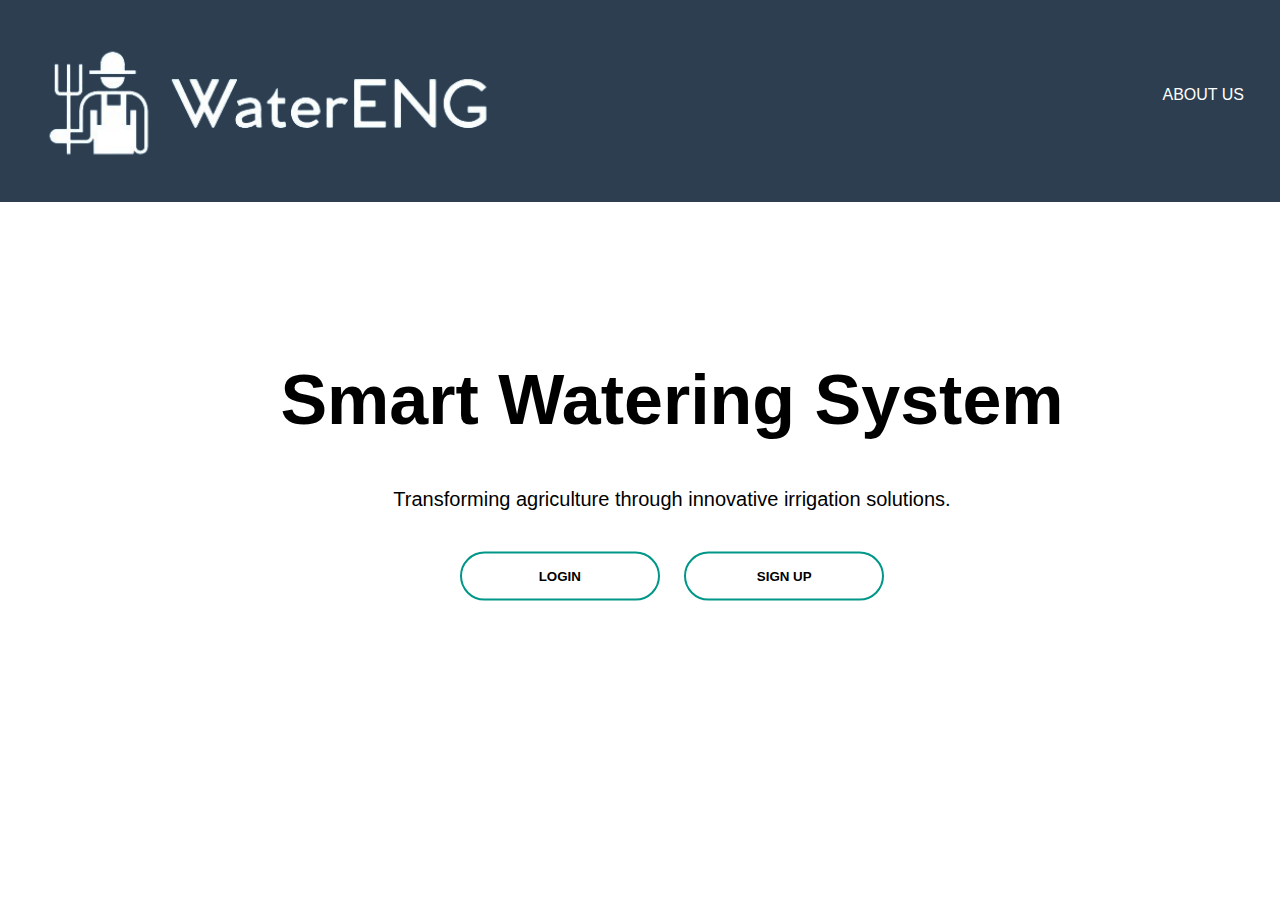
==== index.html @ d74d9268 "initial commit" ====
<!DOCTYPE html>
<html lang="en">
  <head>
    <meta name="viewport" content="width=device-width, initial-scale=1.0" />
    <title>Smart Watering System</title>
    <link rel="stylesheet" href="style.css" />
  </head>
  <body>
    <div class="banner">
      <div class="navbar">
        <img src="images\logo.jpg" class="logo" />
        <ul>
          <li><a href="">About Us</a></li>
        </ul>
      </div>
      <div class="content">
        <h1>Smart Watering System</h1>
        <p>Transforming agriculture through innovative irrigation solutions.</p>
        <div>
          <button onclick="window.location.href = 'login.html';">
            <span></span>LOGIN
          </button>
          <button onclick="window.location.href = 'login.html';">
            <span></span>SIGN UP
          </button>
        </div>
      </div>
    </div>
  </body>
</html>
---- style.css ----
body {
  font-family: 'Arial', sans-serif;
  margin: 0;
  padding: 0;
}

.navbar{
  width: auto;
  margin: auto;
  padding: 35px 0;
  display: flex;
  align-items: center;
  justify-content: space-between;
  

}

.navbar {
  background-color: #2c3e50;  
  color: #fff;
  text-align: center;
  padding: 1em;
}

.logo {
  width: 500px; 
  height: auto;
  cursor: pointer;
}

.navbar ul li {
  list-style: none;
  display: inline-block;
  margin: 0 20px;
  position: relative;
}

.navbar ul li a{
  
  text-decoration: none;
  color: #fff;
  text-transform: uppercase;
}

.navbar ul li::after {                /*animation for the menu buttons*/
  content: '';
  height: 3px;
  width: 0%;
  background: #009688;
  display: block;
  margin: 5px auto;
  transition: 0.5s;
}
.navbar ul li:hover:after{            /*animation for the menu buttons*/
  width: 100%;
  
}

.content {
  width: 100%;
  position: absolute;
  top: 50%;
  transform: translateY(-50%);
  text-align: center;
  color: black;
  text-align: center;
  padding: 2em;
}

.content h1{
    font-size: 70px;
    margin-top: 80px;
}

.content p{
    margin: 20px auto;
    font-size: 20px;
    font-weight: 100;
    line-height: 25px;
}

button{
    width: 200px;
    padding: 15px 0;
    text-align: center;
    margin: 20px 10px;
    border-radius: 25px;
    font-weight: bold;
    border: 2px solid #009688;
    background: transparent;
    cursor: pointer;
    position: relative;
    overflow: hidden;
}

span{
  background: #009688;
  height: 100%;
  width: 0;
  border-radius: 25px;
  position: absolute;
  left: 0;
  bottom: 0;
  z-index: -1;
  transition: 0.5s;
}

button:hover span{
  width: 100%;
}
button:hover{
  border: none;
}



/*HOME PAGE*/
.container2{
  width: 100%;
  height: 100vh;
  background-color: white;
  background-position: center;
  background-size: cover;
}
.navbar2{
  width: auto;
  height: auto;
  background-color: #2c3e50;  
  color: #fff;
  padding: 1em;
  margin: auto;
  padding: 5px 0;
}

.logo2 {
  width: auto; 
  height: 100px;
  cursor: pointer;
}
.side-nav{
  width: 250px;
  height: 100%;
  margin-top: 114px;
  position: absolute;
  top: 0;
  left: 0;
  padding: 30px 15px;
  background: rgba(109, 100, 100, 0.178);
  backdrop-filter: blur(5px);
  
}

.user{
  display: flex;
  align-items: center;
  justify-content: space-between;
  width: 100%;
  font-size: 12px;
  padding: 10px;
  border-radius: 8px;
  margin-left: auto;
  margin-right: auto;
}

.user h2{
  font-size: 15px;
  font-weight: 600;
  white-space: nowrap;
}

.user-img{
  width: 70px;
  border-radius: 50%;
  margin: auto;
  margin-left: -5%;
}

.verified-img{
  width: 25px;
  margin-left: auto;
  margin-right: auto;
}

.side-nav ul{
  list-style: none;
  padding: 0 15px;
  height: auto;
}

.side-nav ul li{
  margin: 30px 0;
  display: flex;
  align-items: center;
  justify-content: flex-start;
  cursor: pointer;
  transition: all 0.5 ease-in-out;
}
.side-nav ul li:hover{
  background: #69646458;
  border-radius: 4%;
}

.side-nav ul li img{
  width: 30px;
  margin-right: 10px;
}

.side-nav ul li p{
  white-space: nowrap;
}

.card-container{
  margin-left: 300px;
  font-size: 30px;
}

form {
  max-width: 400px;
  margin-right: auto;
  
}

label {
  display: block;
  margin-bottom: 5px;
}

select {
  width: 100%;
  padding: 8px;
  margin-bottom: 10px;
  margin-right: auto;
  border: 1px solid #009688;
  border-radius: 4px;
}

button[type="Water"] {
  background-color: #4CAF50;
  color: white;
  padding: 10px 15px;
  border: none;
  border-radius: 4px;
  cursor: pointer;
}

button[type="Water"]:hover {
  background-color: #45a049;
}
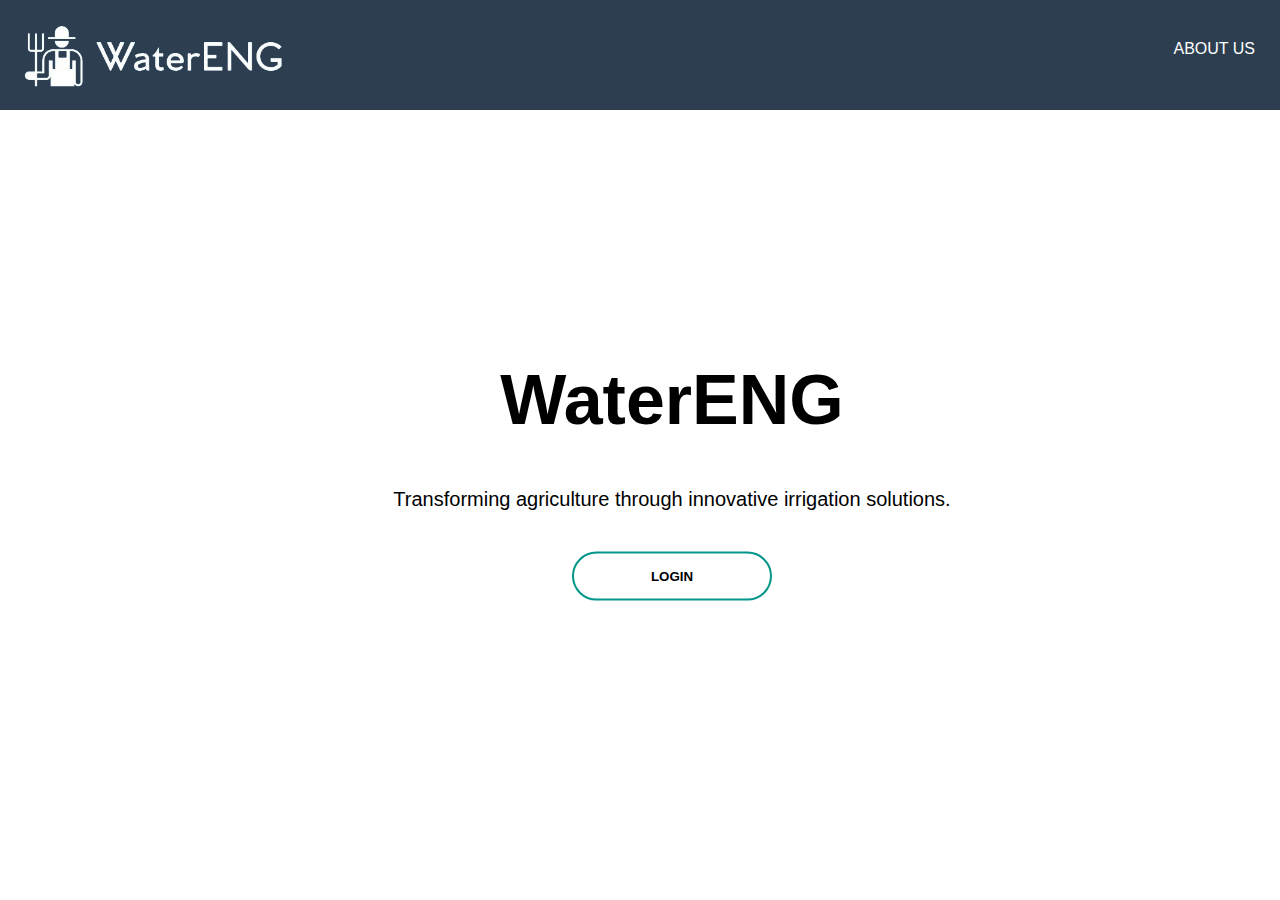
==== commit c787e0bc: "logout fixed" ====
--- a/index.html
+++ b/index.html
@@ -14,14 +14,11 @@
         </ul>
       </div>
       <div class="content">
-        <h1>Smart Watering System</h1>
+        <h1>WaterENG</h1>
         <p>Transforming agriculture through innovative irrigation solutions.</p>
         <div>
           <button onclick="window.location.href = 'login.html';">
             <span></span>LOGIN
-          </button>
-          <button onclick="window.location.href = 'login.html';">
-            <span></span>SIGN UP
           </button>
         </div>
       </div>
--- a/style.css
+++ b/style.css
@@ -16,16 +16,19 @@
 }
 
 .navbar {
-  background-color: #2c3e50;  
+  width: auto;
+  height: auto;
+  background-color: #2c3e50;
   color: #fff;
-  text-align: center;
   padding: 1em;
+  margin: auto;
+  padding: 5px ;
 }
 
 .logo {
-  width: 500px; 
-  height: auto;
-  cursor: pointer;
+  width: auto;
+  height: 100px;
+
 }
 
 .navbar ul li {
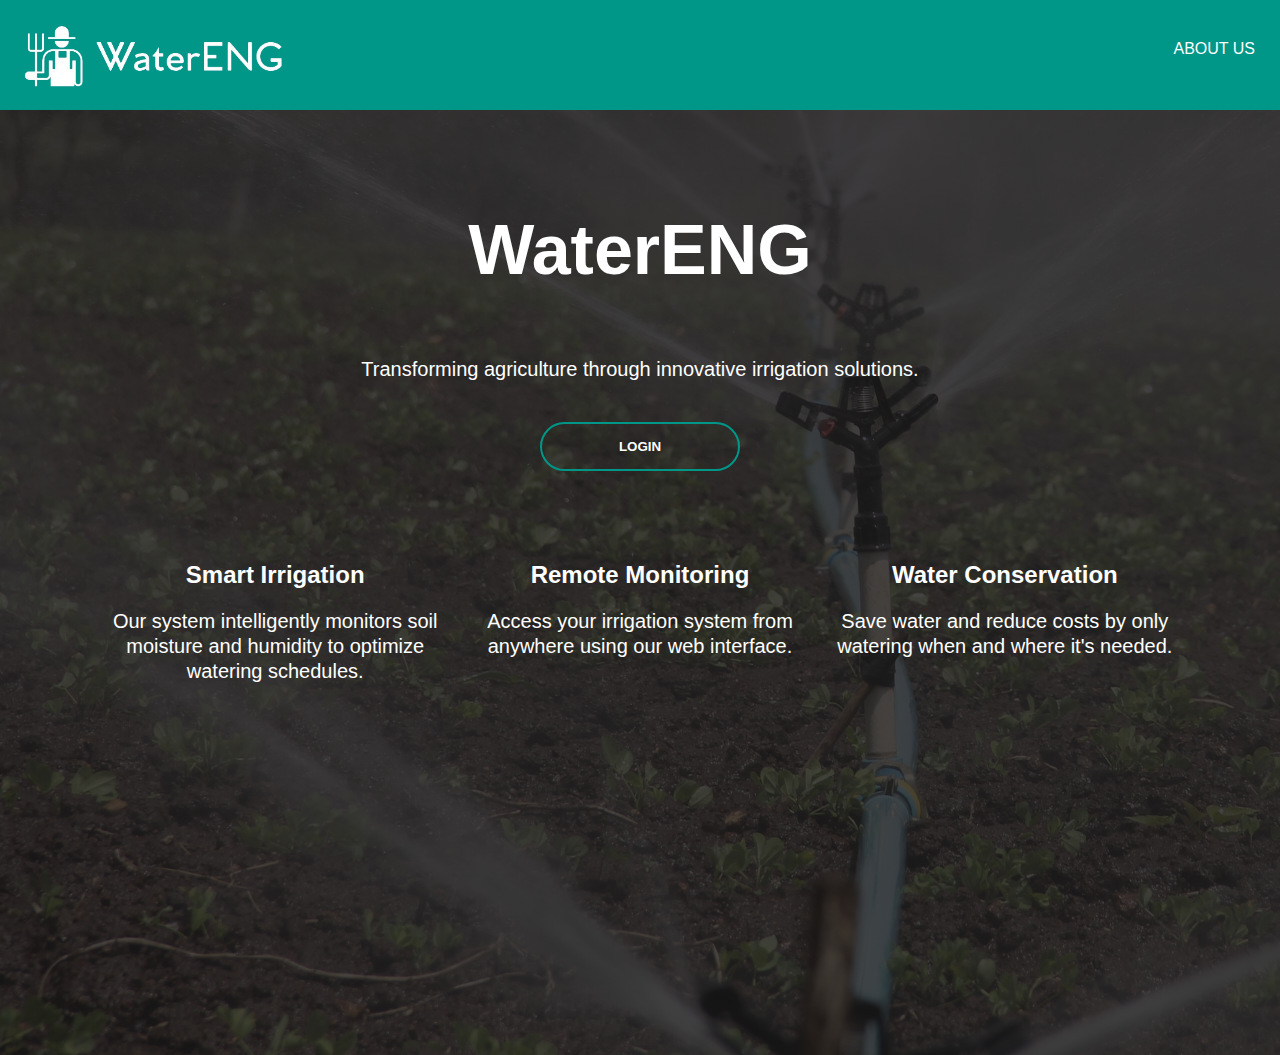
==== commit 9fa60f80: "fixed" ====
--- a/index.html
+++ b/index.html
@@ -6,22 +6,38 @@
     <link rel="stylesheet" href="style.css" />
   </head>
   <body>
-    <div class="banner">
+    <!-- <div class="banner"> -->
       <div class="navbar">
         <img src="images\logo.jpg" class="logo" />
         <ul>
-          <li><a href="">About Us</a></li>
+          <li><a href="about.html">About Us</a></li>
         </ul>
       </div>
       <div class="content">
         <h1>WaterENG</h1>
         <p>Transforming agriculture through innovative irrigation solutions.</p>
-        <div>
+        <div class="lgn">
           <button onclick="window.location.href = 'login.html';">
             <span></span>LOGIN
           </button>
         </div>
+        <div class="features">
+          <div class="feature">
+            <h2>Smart Irrigation</h2>
+            <p>Our system intelligently monitors soil moisture and humidity to optimize watering schedules.</p>
+          </div>
+          <div class="feature">
+            <h2>Remote Monitoring</h2>
+            <p>Access your irrigation system from anywhere using our web interface.</p>
+          </div>
+          <div class="feature">
+            <h2>Water Conservation</h2>
+            <p>Save water and reduce costs by only watering when and where it's needed.</p>
+          </div>
+        </div>
       </div>
-    </div>
+      
+    <!-- </div> -->
+   
   </body>
 </html>
--- a/style.css
+++ b/style.css
@@ -1,16 +1,19 @@
 body {
+  background-image:linear-gradient(rgba(21, 19, 19, 0.8),rgba(26, 25, 25, 0.8)),url("images/backgroundimage.jpg");
   font-family: 'Arial', sans-serif;
   margin: 0;
   padding: 0;
-}
+
+}
+
 
 .navbar{
   width: auto;
   margin: auto;
   padding: 35px 0;
-  display: flex;
-  align-items: center;
-  justify-content: space-between;
+    display: flex;
+    align-items: center;
+    justify-content: space-between;
   
 
 }
@@ -18,11 +21,13 @@
 .navbar {
   width: auto;
   height: auto;
-  background-color: #2c3e50;
+  background-color: #009688;
   color: #fff;
   padding: 1em;
   margin: auto;
   padding: 5px ;
+  
+  
 }
 
 .logo {
@@ -49,7 +54,7 @@
   content: '';
   height: 3px;
   width: 0%;
-  background: #009688;
+  background: #2c3e50;
   display: block;
   margin: 5px auto;
   transition: 0.5s;
@@ -60,12 +65,14 @@
 }
 
 .content {
-  width: 100%;
-  position: absolute;
+  width: auto;
+  display: flex;
+  flex-direction: column;
+  margin-top: 307px;
   top: 50%;
   transform: translateY(-50%);
   text-align: center;
-  color: black;
+  color: rgb(255, 255, 255);
   text-align: center;
   padding: 2em;
 }
@@ -94,6 +101,7 @@
     cursor: pointer;
     position: relative;
     overflow: hidden;
+    color: #fff;
 }
 
 span{
@@ -115,137 +123,98 @@
   border: none;
 }
 
-
-
-/*HOME PAGE*/
-.container2{
-  width: 100%;
-  height: 100vh;
-  background-color: white;
-  background-position: center;
-  background-size: cover;
-}
-.navbar2{
-  width: auto;
-  height: auto;
-  background-color: #2c3e50;  
-  color: #fff;
-  padding: 1em;
-  margin: auto;
-  padding: 5px 0;
-}
-
-.logo2 {
-  width: auto; 
-  height: 100px;
-  cursor: pointer;
-}
-.side-nav{
-  width: 250px;
-  height: 100%;
-  margin-top: 114px;
-  position: absolute;
-  top: 0;
-  left: 0;
-  padding: 30px 15px;
-  background: rgba(109, 100, 100, 0.178);
-  backdrop-filter: blur(5px);
-  
-}
-
-.user{
+.lgn{
+  margin-bottom: 50px;
+}
+
+.features {
   display: flex;
-  align-items: center;
-  justify-content: space-between;
-  width: 100%;
-  font-size: 12px;
-  padding: 10px;
-  border-radius: 8px;
-  margin-left: auto;
-  margin-right: auto;
-}
-
-.user h2{
-  font-size: 15px;
-  font-weight: 600;
-  white-space: nowrap;
-}
-
-.user-img{
-  width: 70px;
-  border-radius: 50%;
-  margin: auto;
-  margin-left: -5%;
-}
-
-.verified-img{
-  width: 25px;
-  margin-left: auto;
-  margin-right: auto;
-}
-
-.side-nav ul{
+  flex-direction: row;
+  justify-content: center;
+}
+
+.feature {
+  text-align: center;
+  width: 30%;
+}
+
+.testimonial {
+  text-align: center;
+  margin: 50px auto;
+}
+
+.quote {
+  background-color: #f9f9f9;
+  padding: 20px;
+  border-radius: 10px;
+}
+
+footer {
+  background-color: #2c3e50;
+  color: #fff;
+  padding: 20px 0;
+}
+
+.footer-content {
+  display: flex;
+  justify-content: space-around;
+}
+
+.footer-section {
+  flex: 1;
+  text-align: center;
+}
+
+.footer-section ul {
   list-style: none;
-  padding: 0 15px;
-  height: auto;
-}
-
-.side-nav ul li{
-  margin: 30px 0;
-  display: flex;
-  align-items: center;
-  justify-content: flex-start;
-  cursor: pointer;
-  transition: all 0.5 ease-in-out;
-}
-.side-nav ul li:hover{
-  background: #69646458;
-  border-radius: 4%;
-}
-
-.side-nav ul li img{
-  width: 30px;
-  margin-right: 10px;
-}
-
-.side-nav ul li p{
-  white-space: nowrap;
-}
-
-.card-container{
-  margin-left: 300px;
-  font-size: 30px;
-}
-
-form {
-  max-width: 400px;
-  margin-right: auto;
-  
-}
-
-label {
-  display: block;
-  margin-bottom: 5px;
-}
-
-select {
-  width: 100%;
-  padding: 8px;
-  margin-bottom: 10px;
-  margin-right: auto;
-  border: 1px solid #009688;
-  border-radius: 4px;
-}
-
-button[type="Water"] {
-  background-color: #4CAF50;
-  color: white;
-  padding: 10px 15px;
-  border: none;
-  border-radius: 4px;
-  cursor: pointer;
-}
-
-button[type="Water"]:hover {
-  background-color: #45a049;
-}
+  padding: 0;
+}
+
+.footer-section a {
+  color: #fff;
+  text-decoration: none;
+}
+
+.footer-bottom {
+  text-align: center;
+  padding-top: 10px;
+  color: #ddd;
+}
+
+@media screen and (max-width: 768px) {
+  .content {
+    width: auto;
+    display: flex;
+    flex-direction: column;
+    margin-top: 400px;
+    top: 50%;
+    transform: translateY(-50%);
+    text-align: center;
+    color: rgb(255, 255, 255);
+    text-align: center;
+    padding: 2em;
+  }
+
+  .features {
+    display: flex;
+    flex-direction: row;
+    justify-content: center;
+    align-items: flex-start;
+    font-size: 11px;
+  }
+  
+  .feature {
+    text-align: center;
+    width: 50%;
+  }
+  
+  .logo {
+    width: auto;
+    height: 60px;
+  }
+  body {
+    background-size: cover;
+    background-position: center;
+    overflow: visible;
+  }
+}